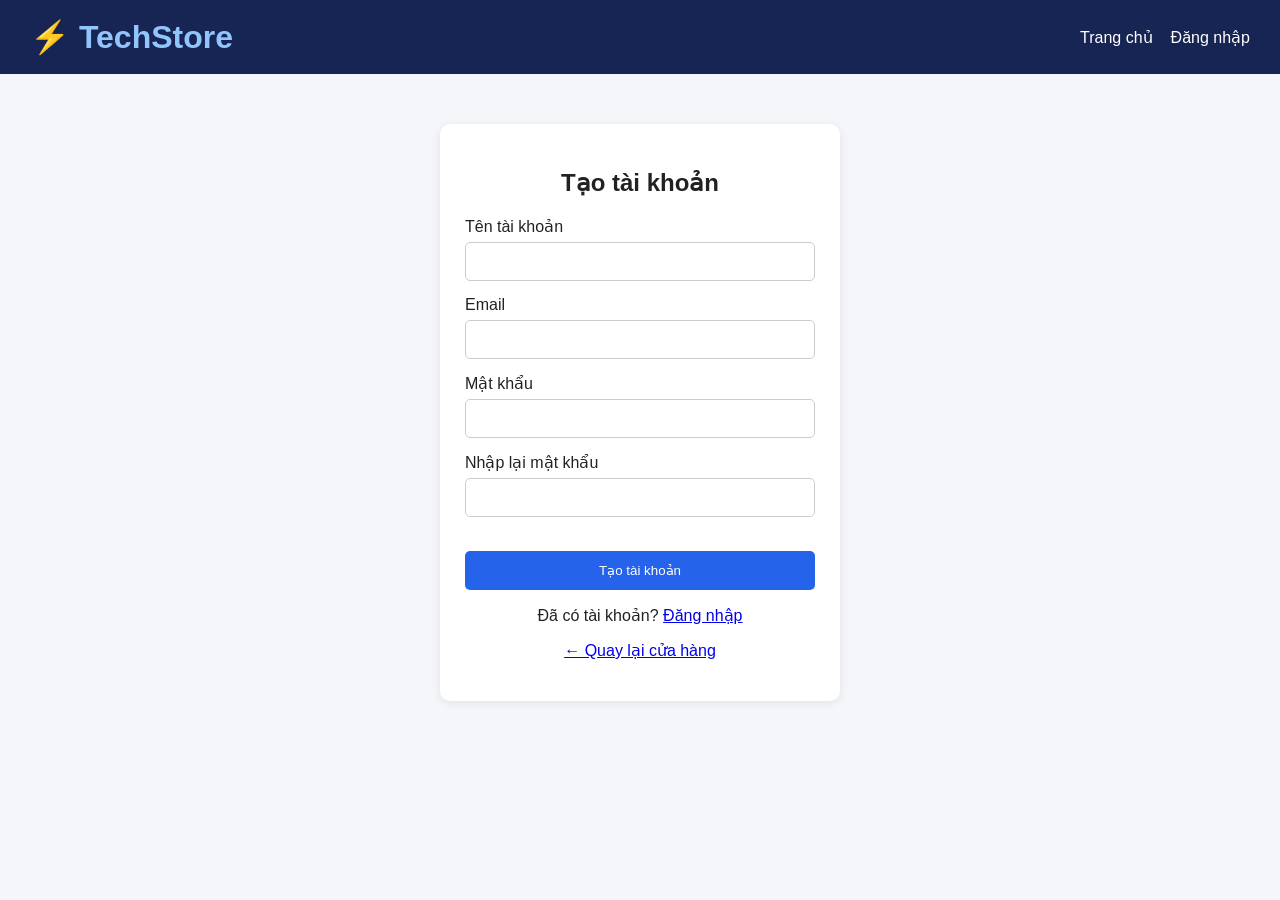
==== signup.html @ f17605cb "check code" ====
<!DOCTYPE html>
<html lang="vi">
<head>
    <meta charset="UTF-8">
    <meta name="viewport" content="width=device-width, initial-scale=1.0">
    <title>Đăng ký - TechStore</title>
    <link rel="stylesheet" href="css/style.css">
</head>
<body>

    <header>
        <h1>⚡ TechStore</h1>
        <nav>
            <a href="index.html">Trang chủ</a>
            <a href="login.html">Đăng nhập</a>
        </nav>
    </header>

    <main class="auth-container">
        <h2>Tạo tài khoản</h2>

        <form id="signupForm">
            <label for="signupUsername">Tên tài khoản</label>
            <input id="signupUsername" type="text"
                   required minlength="3" autocomplete="username">

            <label for="signupEmail">Email</label>
            <input id="signupEmail" type="email"
                   required autocomplete="email">

            <label for="signupPassword">Mật khẩu</label>
            <input id="signupPassword" type="password"
                   required minlength="6" autocomplete="new-password">

            <label for="confirmPassword">Nhập lại mật khẩu</label>
            <input id="confirmPassword" type="password"
                   required minlength="6" autocomplete="new-password">

            <p id="signupMessage" class="message"></p>
            <button type="submit">Tạo tài khoản</button>
        </form>

        <p>Đã có tài khoản? <a href="login.html">Đăng nhập</a></p>
        <p><a href="index.html">← Quay lại cửa hàng</a></p>
    </main>

    <script src="js/auth.js"></script>
</body>
</html>
---- css/style.css ----
* {
    box-sizing: border-box;
}

body {
    margin: 0;
    font-family: Arial, sans-serif;
    background: #f4f6fa;
    color: #222;
}

header {
    background: #172554;
    color: white;
    padding: 18px 30px;
    display: flex;
    justify-content: space-between;
    align-items: center;
    flex-wrap: wrap;
    gap: 15px;
}

header h1 {
    margin: 0;
    color: #93c5fd;
}

nav {
    display: flex;
    gap: 18px;
    flex-wrap: wrap;
}

nav a {
    color: white;
    text-decoration: none;
}

nav a:hover {
    color: #93c5fd;
}

.welcome {
    text-align: center;
    padding: 55px 20px;
    background: #dbeafe;
}

.welcome h2 {
    font-size: 32px;
}

.welcome p {
    color: #475569;
    line-height: 1.6;
}

.button {
    display: inline-block;
    padding: 12px 20px;
    margin-top: 12px;
    background: #2563eb;
    color: white;
    text-decoration: none;
    border-radius: 6px;
}

.button:hover {
    background: #1d4ed8;
}

main {
    max-width: 1100px;
    margin: 35px auto;
    padding: 0 20px;
}

#searchInput {
    width: 100%;
    padding: 12px;
    margin: 10px 0 25px;
    border: 1px solid #ccc;
    border-radius: 6px;
    font-size: 16px;
}

.products {
    display: grid;
    grid-template-columns: repeat(3, minmax(0, 1fr));
    gap: 20px;
}

.product {
    background: white;
    padding: 15px;
    border-radius: 10px;
    text-align: center;
    box-shadow: 0 2px 8px #00000012;
}

.product img {
    width: 100%;
    height: 180px;
    object-fit: contain;
}

.product h3 {
    margin: 12px 0;
}

.price {
    color: #2563eb;
    font-size: 18px;
    font-weight: bold;
}

.product button {
    padding: 10px 15px;
    border: none;
    border-radius: 5px;
    background: #2563eb;
    color: white;
    cursor: pointer;
}

.product button:hover {
    background: #1d4ed8;
}

footer {
    padding: 20px;
    background: #172554;
    color: white;
    text-align: center;
}

/* Login and signup pages */

.auth-container {
    max-width: 400px;
    margin: 50px auto;
    padding: 25px;
    background: white;
    border-radius: 10px;
    box-shadow: 0 2px 10px #00000015;
}

.auth-container h2 {
    text-align: center;
}

.auth-container label {
    display: block;
    margin-top: 15px;
}

.auth-container input {
    width: 100%;
    padding: 11px;
    margin-top: 6px;
    border: 1px solid #ccc;
    border-radius: 5px;
}

.auth-container button {
    width: 100%;
    margin-top: 20px;
    padding: 12px;
    background: #2563eb;
    color: white;
    border: none;
    border-radius: 5px;
    cursor: pointer;
}

.auth-container p {
    text-align: center;
}

.message {
    color: #dc2626;
    font-size: 14px;
}

.message.success {
    color: #15803d;
}

@media (max-width: 700px) {
    header {
        flex-direction: column;
        align-items: flex-start;
    }

    .products {
        grid-template-columns: repeat(2, minmax(0, 1fr));
    }
}

@media (max-width: 450px) {
    .products {
        grid-template-columns: 1fr;
    }
}
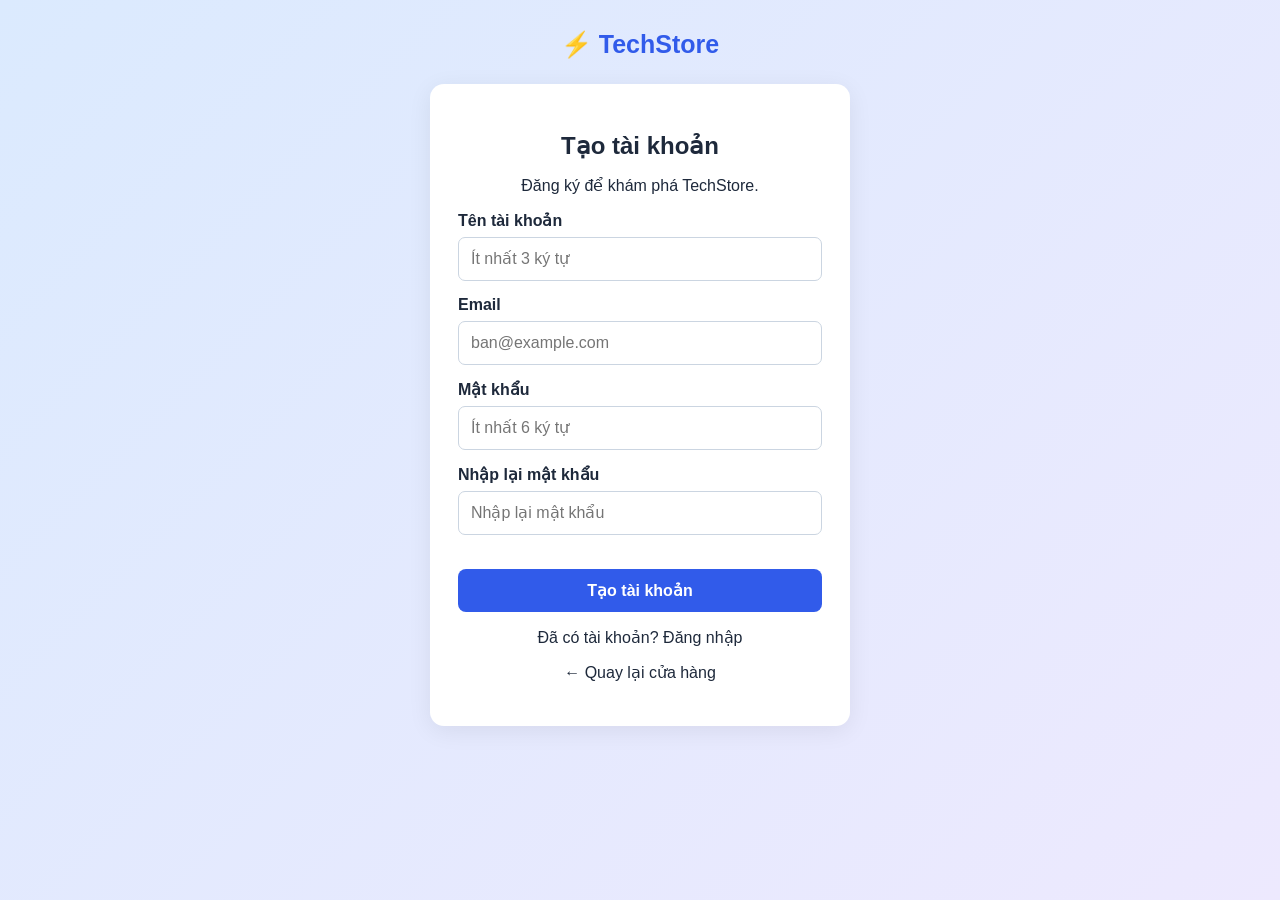
==== commit 9ed7d34f: "check code" ====
--- a/signup.html
+++ b/signup.html
@@ -2,49 +2,44 @@
 <!DOCTYPE html>
 <html lang="vi">
 <head>
-    <meta charset="UTF-8">
-    <meta name="viewport" content="width=device-width, initial-scale=1.0">
-    <title>Đăng ký - TechStore</title>
-    <link rel="stylesheet" href="css/style.css">
+  <meta charset="UTF-8">
+  <meta name="viewport" content="width=device-width, initial-scale=1.0">
+  <title>Đăng ký - TechStore</title>
+  <link rel="stylesheet" href="css/style.css">
 </head>
-<body>
+<body class="auth-page">
+  <a class="logo auth-logo" href="index.html">⚡ TechStore</a>
 
-    <header>
-        <h1>⚡ TechStore</h1>
-        <nav>
-            <a href="index.html">Trang chủ</a>
-            <a href="login.html">Đăng nhập</a>
-        </nav>
-    </header>
+  <main class="auth-container">
+    <h2>Tạo tài khoản</h2>
+    <p>Đăng ký để khám phá TechStore.</p>
 
-    <main class="auth-container">
-        <h2>Tạo tài khoản</h2>
+    <form id="signupForm">
+      <label for="signupUsername">Tên tài khoản</label>
+      <input id="signupUsername" type="text" required minlength="3"
+        maxlength="30" placeholder="Ít nhất 3 ký tự"
+        autocomplete="username">
 
-        <form id="signupForm">
-            <label for="signupUsername">Tên tài khoản</label>
-            <input id="signupUsername" type="text"
-                   required minlength="3" autocomplete="username">
+      <label for="signupEmail">Email</label>
+      <input id="signupEmail" type="email" required
+        placeholder="ban@example.com" autocomplete="email">
 
-            <label for="signupEmail">Email</label>
-            <input id="signupEmail" type="email"
-                   required autocomplete="email">
+      <label for="signupPassword">Mật khẩu</label>
+      <input id="signupPassword" type="password" required minlength="6"
+        placeholder="Ít nhất 6 ký tự" autocomplete="new-password">
 
-            <label for="signupPassword">Mật khẩu</label>
-            <input id="signupPassword" type="password"
-                   required minlength="6" autocomplete="new-password">
+      <label for="confirmPassword">Nhập lại mật khẩu</label>
+      <input id="confirmPassword" type="password" required minlength="6"
+        placeholder="Nhập lại mật khẩu" autocomplete="new-password">
 
-            <label for="confirmPassword">Nhập lại mật khẩu</label>
-            <input id="confirmPassword" type="password"
-                   required minlength="6" autocomplete="new-password">
+      <p id="signupMessage" class="message" aria-live="polite"></p>
+      <button class="btn" type="submit">Tạo tài khoản</button>
+    </form>
 
-            <p id="signupMessage" class="message"></p>
-            <button type="submit">Tạo tài khoản</button>
-        </form>
+    <p>Đã có tài khoản? <a href="login.html">Đăng nhập</a></p>
+    <p><a href="index.html">← Quay lại cửa hàng</a></p>
+  </main>
 
-        <p>Đã có tài khoản? <a href="login.html">Đăng nhập</a></p>
-        <p><a href="index.html">← Quay lại cửa hàng</a></p>
-    </main>
-
-    <script src="js/auth.js"></script>
+  <script src="js/auth.js"></script>
 </body>
 </html>
--- a/css/style.css
+++ b/css/style.css
@@ -1,205 +1,441 @@
 
 * {
-    box-sizing: border-box;
+  box-sizing: border-box;
+}
+
+:root {
+  --bg: #f4f6fb;
+  --card: #ffffff;
+  --text: #1e293b;
+  --muted: #64748b;
+  --primary: #315bea;
+  --border: #e2e8f0;
 }
 
 body {
-    margin: 0;
-    font-family: Arial, sans-serif;
-    background: #f4f6fa;
-    color: #222;
-}
-
-header {
-    background: #172554;
-    color: white;
-    padding: 18px 30px;
-    display: flex;
-    justify-content: space-between;
-    align-items: center;
-    flex-wrap: wrap;
-    gap: 15px;
-}
-
-header h1 {
-    margin: 0;
-    color: #93c5fd;
+  margin: 0;
+  font-family: Arial, sans-serif;
+  background: var(--bg);
+  color: var(--text);
+}
+
+a {
+  text-decoration: none;
+  color: inherit;
+}
+
+button, input, select {
+  font: inherit;
+}
+
+button {
+  cursor: pointer;
+}
+
+.navbar {
+  position: sticky;
+  top: 0;
+  z-index: 10;
+  display: flex;
+  justify-content: space-between;
+  align-items: center;
+  flex-wrap: wrap;
+  gap: 15px;
+  padding: 17px 5%;
+  background: var(--card);
+  box-shadow: 0 2px 12px #0000000c;
+}
+
+.logo {
+  color: var(--primary);
+  font-size: 25px;
+  font-weight: bold;
 }
 
 nav {
-    display: flex;
-    gap: 18px;
-    flex-wrap: wrap;
+  display: flex;
+  align-items: center;
+  gap: 17px;
+  flex-wrap: wrap;
 }
 
 nav a {
-    color: white;
-    text-decoration: none;
+  font-size: 14px;
+  font-weight: bold;
 }
 
 nav a:hover {
-    color: #93c5fd;
-}
-
-.welcome {
-    text-align: center;
-    padding: 55px 20px;
-    background: #dbeafe;
-}
-
-.welcome h2 {
-    font-size: 32px;
-}
-
-.welcome p {
-    color: #475569;
-    line-height: 1.6;
-}
-
-.button {
-    display: inline-block;
-    padding: 12px 20px;
-    margin-top: 12px;
-    background: #2563eb;
-    color: white;
-    text-decoration: none;
-    border-radius: 6px;
-}
-
-.button:hover {
-    background: #1d4ed8;
-}
-
-main {
-    max-width: 1100px;
-    margin: 35px auto;
-    padding: 0 20px;
-}
-
-#searchInput {
-    width: 100%;
-    padding: 12px;
-    margin: 10px 0 25px;
-    border: 1px solid #ccc;
-    border-radius: 6px;
-    font-size: 16px;
+  color: var(--primary);
+}
+
+#navCartCount {
+  display: inline-block;
+  min-width: 20px;
+  padding: 3px 5px;
+  border-radius: 12px;
+  background: #e0e7ff;
+  color: #315bea;
+  text-align: center;
+}
+
+.theme-btn {
+  border: 1px solid var(--border);
+  border-radius: 7px;
+  padding: 7px 10px;
+  background: var(--card);
+  color: var(--text);
+}
+
+.hero {
+  max-width: 1150px;
+  margin: 35px auto 55px;
+  padding: 55px 6%;
+  min-height: 320px;
+  display: flex;
+  align-items: center;
+  justify-content: space-between;
+  gap: 25px;
+  border-radius: 20px;
+  background: linear-gradient(120deg, #dbeafe, #ede9fe);
+}
+
+.hero h1 {
+  font-size: clamp(34px, 5vw, 55px);
+  line-height: 1.15;
+}
+
+.hero h1 span {
+  color: #315bea;
+}
+
+.hero p {
+  line-height: 1.7;
+  color: #475569;
+}
+
+.hero-art {
+  font-size: clamp(45px, 7vw, 85px);
+}
+
+.eyebrow {
+  color: var(--primary);
+  font-size: 12px;
+  font-weight: bold;
+  letter-spacing: 2px;
+}
+
+.btn {
+  display: inline-block;
+  padding: 12px 18px;
+  border: 0;
+  border-radius: 8px;
+  background: var(--primary);
+  color: white;
+  font-weight: bold;
+}
+
+.btn:hover {
+  opacity: 0.88;
+}
+
+.shop-section {
+  max-width: 1150px;
+  margin: 0 auto 55px;
+  padding: 0 15px;
+}
+
+h2 {
+  margin-bottom: 10px;
+}
+
+.muted {
+  color: var(--muted);
+}
+
+.small {
+  font-size: 12px;
+}
+
+.toolbar {
+  display: grid;
+  grid-template-columns: 2fr 1fr 1fr;
+  gap: 12px;
+  margin: 25px 0 15px;
+}
+
+.toolbar input,
+.toolbar select {
+  width: 100%;
+  min-width: 0;
+  padding: 12px;
+  border: 1px solid var(--border);
+  border-radius: 8px;
+  background: var(--card);
+  color: var(--text);
 }
 
 .products {
-    display: grid;
+  display: grid;
+  grid-template-columns: repeat(4, minmax(0, 1fr));
+  gap: 18px;
+}
+
+.product {
+  display: flex;
+  min-width: 0;
+  flex-direction: column;
+  overflow: hidden;
+  border: 1px solid var(--border);
+  border-radius: 12px;
+  background: var(--card);
+  transition: transform 0.2s;
+}
+
+.product:hover {
+  transform: translateY(-4px);
+}
+
+.product img {
+  width: 100%;
+  height: 175px;
+  padding: 12px;
+  object-fit: contain;
+  background: #f8fafc;
+}
+
+.product-info {
+  display: flex;
+  flex: 1;
+  flex-direction: column;
+  padding: 15px;
+}
+
+.product h3 {
+  min-height: 38px;
+  margin: 8px 0;
+  font-size: 16px;
+}
+
+.category-name {
+  color: var(--primary);
+  font-size: 12px;
+}
+
+.price {
+  margin: 8px 0 15px;
+  color: var(--primary);
+  font-size: 18px;
+  font-weight: bold;
+}
+
+.product button {
+  width: 100%;
+  margin-top: auto;
+}
+
+.cart-section {
+  max-width: 1120px;
+  margin: 0 auto 55px;
+  padding: 25px;
+  border: 1px solid var(--border);
+  border-radius: 14px;
+  background: var(--card);
+}
+
+.cart-heading,
+.cart-total,
+.cart-row {
+  display: flex;
+  align-items: center;
+  justify-content: space-between;
+  gap: 15px;
+}
+
+.cart-row {
+  padding: 15px 0;
+  border-bottom: 1px solid var(--border);
+}
+
+.cart-row small {
+  display: block;
+  margin-top: 6px;
+  color: var(--muted);
+}
+
+.quantity {
+  display: flex;
+  align-items: center;
+  gap: 8px;
+}
+
+.quantity button,
+.remove-btn {
+  padding: 6px 10px;
+  border: 1px solid var(--border);
+  border-radius: 6px;
+  background: var(--bg);
+  color: var(--text);
+}
+
+.remove-btn {
+  color: #dc2626;
+}
+
+.cart-total {
+  margin: 22px 0;
+  font-size: 18px;
+}
+
+#cartTotal {
+  color: var(--primary);
+  font-size: 24px;
+}
+
+.btn-light {
+  border: 1px solid var(--primary);
+  background: transparent;
+  color: var(--primary);
+}
+
+footer {
+  padding: 30px 15px;
+  background: #172554;
+  color: white;
+  text-align: center;
+}
+
+footer p {
+  color: #cbd5e1;
+}
+
+body.dark {
+  --bg: #0f172a;
+  --card: #1e293b;
+  --text: #f1f5f9;
+  --muted: #a7b4c8;
+  --primary: #819aff;
+  --border: #334155;
+}
+
+body.dark .hero {
+  background: linear-gradient(120deg, #1e3a5f, #352953);
+}
+
+body.dark .hero p {
+  color: #d2dced;
+}
+
+body.dark .product img {
+  background: #263449;
+}
+
+/* Login and signup */
+
+.auth-page {
+  min-height: 100vh;
+  padding: 30px 15px;
+  background: linear-gradient(135deg, #dbeafe, #ede9fe);
+}
+
+.auth-logo {
+  display: block;
+  width: fit-content;
+  margin: 0 auto 25px;
+}
+
+.auth-container {
+  max-width: 420px;
+  margin: 0 auto;
+  padding: 28px;
+  border-radius: 14px;
+  background: white;
+  box-shadow: 0 5px 25px #00000012;
+  color: #1e293b;
+}
+
+.auth-container h2 {
+  text-align: center;
+}
+
+.auth-container label {
+  display: block;
+  margin-top: 15px;
+  font-weight: bold;
+}
+
+.auth-container input {
+  width: 100%;
+  margin-top: 7px;
+  padding: 12px;
+  border: 1px solid #cbd5e1;
+  border-radius: 7px;
+}
+
+.auth-container button {
+  width: 100%;
+  margin-top: 20px;
+}
+
+.auth-container p {
+  text-align: center;
+}
+
+.message {
+  color: #dc2626;
+  font-size: 14px;
+}
+
+.message.success {
+  color: #15803d;
+}
+
+@media (max-width: 850px) {
+  .products {
     grid-template-columns: repeat(3, minmax(0, 1fr));
-    gap: 20px;
-}
-
-.product {
-    background: white;
-    padding: 15px;
-    border-radius: 10px;
-    text-align: center;
-    box-shadow: 0 2px 8px #00000012;
-}
-
-.product img {
-    width: 100%;
-    height: 180px;
-    object-fit: contain;
-}
-
-.product h3 {
-    margin: 12px 0;
-}
-
-.price {
-    color: #2563eb;
-    font-size: 18px;
-    font-weight: bold;
-}
-
-.product button {
-    padding: 10px 15px;
-    border: none;
-    border-radius: 5px;
-    background: #2563eb;
-    color: white;
-    cursor: pointer;
-}
-
-.product button:hover {
-    background: #1d4ed8;
-}
-
-footer {
-    padding: 20px;
-    background: #172554;
-    color: white;
-    text-align: center;
-}
-
-/* Login and signup pages */
-
-.auth-container {
-    max-width: 400px;
-    margin: 50px auto;
-    padding: 25px;
-    background: white;
-    border-radius: 10px;
-    box-shadow: 0 2px 10px #00000015;
-}
-
-.auth-container h2 {
-    text-align: center;
-}
-
-.auth-container label {
-    display: block;
-    margin-top: 15px;
-}
-
-.auth-container input {
-    width: 100%;
-    padding: 11px;
-    margin-top: 6px;
-    border: 1px solid #ccc;
-    border-radius: 5px;
-}
-
-.auth-container button {
-    width: 100%;
-    margin-top: 20px;
-    padding: 12px;
-    background: #2563eb;
-    color: white;
-    border: none;
-    border-radius: 5px;
-    cursor: pointer;
-}
-
-.auth-container p {
-    text-align: center;
-}
-
-.message {
-    color: #dc2626;
-    font-size: 14px;
-}
-
-.message.success {
-    color: #15803d;
-}
-
-@media (max-width: 700px) {
-    header {
-        flex-direction: column;
-        align-items: flex-start;
-    }
-
-    .products {
-        grid-template-columns: repeat(2, minmax(0, 1fr));
-    }
-}
-
-@media (max-width: 450px) {
-    .products {
-        grid-template-columns: 1fr;
-    }
-}
+  }
+
+  .hero {
+    margin: 20px 12px 35px;
+    padding: 30px;
+  }
+}
+
+@media (max-width: 600px) {
+  .navbar {
+    align-items: flex-start;
+    flex-direction: column;
+  }
+
+  .toolbar {
+    grid-template-columns: 1fr;
+  }
+
+  .products {
+    grid-template-columns: repeat(2, minmax(0, 1fr));
+    gap: 12px;
+  }
+
+  .product img {
+    height: 140px;
+  }
+
+  .hero-art {
+    font-size: 38px;
+  }
+
+  .cart-section {
+    margin: 0 10px 35px;
+    padding: 16px;
+  }
+}
+
+@media (max-width: 380px) {
+  .products {
+    grid-template-columns: 1fr;
+  }
+
+  .cart-row {
+    align-items: flex-start;
+    flex-direction: column;
+  }
+}
